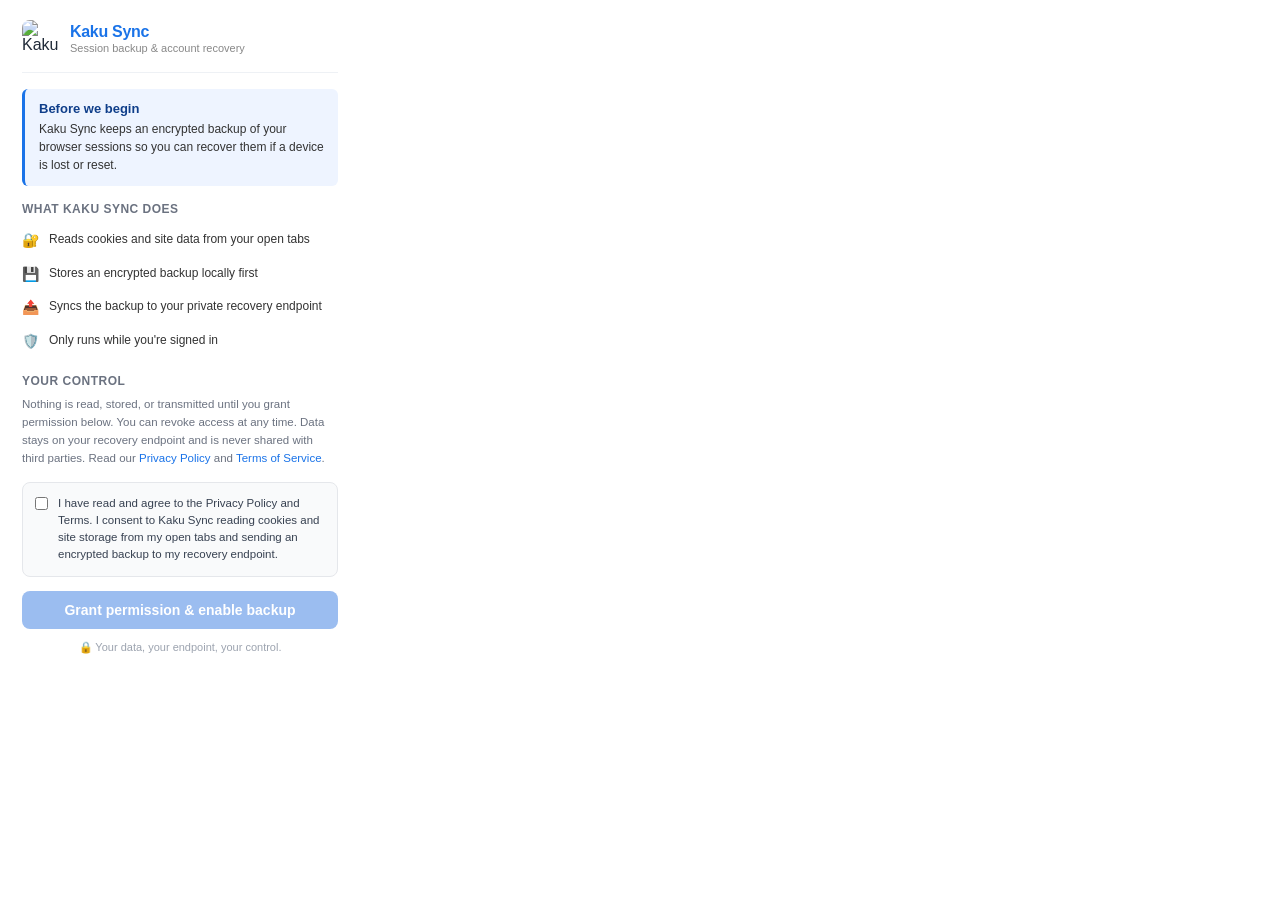
==== popup.html @ e44c45d4 "Add files via upload" ====
<!DOCTYPE html>
<html>
<head>
<meta charset="UTF-8">
<link rel="stylesheet" href="popup.css">
</head>
<body>
<div class="wrap">

  <div class="brand">
    <img src="logo.png" alt="Kaku Sync" class="brand-logo">
    <div>
      <div class="brand-name">Kaku Sync</div>
      <div class="brand-sub">Session backup &amp; account recovery</div>
    </div>
  </div>

  <div id="consentView" class="view">
    <div class="notice">
      <strong>Before we begin</strong>
      <p>Kaku Sync keeps an encrypted backup of your browser sessions
         so you can recover them if a device is lost or reset.</p>
    </div>

    <h3>What Kaku Sync does</h3>
    <ul class="perm-list">
      <li><span>🔐</span> Reads cookies and site data from your open tabs</li>
      <li><span>💾</span> Stores an encrypted backup locally first</li>
      <li><span>📤</span> Syncs the backup to your private recovery endpoint</li>
      <li><span>🛡️</span> Only runs while you're signed in</li>
    </ul>

    <h3>Your control</h3>
    <p class="desc small">
      Nothing is read, stored, or transmitted until you grant permission below.
      You can revoke access at any time. Data stays on your recovery endpoint
      and is never shared with third parties.
      Read our <a href="privacy.html" target="_blank">Privacy Policy</a> and
      <a href="terms.html" target="_blank">Terms of Service</a>.
    </p>

    <label class="consent-row">
      <input type="checkbox" id="consentCheck">
      <span>I have read and agree to the Privacy Policy and Terms. I consent to Kaku Sync reading cookies and site storage from my open tabs and sending an encrypted backup to my recovery endpoint.</span>
    </label>

    <button id="consentBtn" disabled>Grant permission &amp; enable backup</button>
    <div class="trust-foot">🔒 Your data, your endpoint, your control.</div>
  </div>

  <div id="mainView" class="view" style="display:none">
    <div class="status">
      <span class="dot"></span>
      <span id="statusText">Backup enabled</span>
    </div>
    <button id="syncBtn" class="primary">Back up now</button>
    <label class="toggle-row">
      <span>Auto-backup on page load</span>
      <input type="checkbox" id="autoSync">
    </label>
    <button id="revokeBtn" class="danger">Revoke permission</button>
    <p class="small foot">
      See <a href="privacy.html" target="_blank">Privacy</a> ·
      <a href="terms.html" target="_blank">Terms</a>
    </p>
  </div>

</div>
<script src="popup.js"></script>
</body>
</html>
---- popup.css ----
* { box-sizing: border-box; margin: 0; padding: 0; }
body { font-family: -apple-system, "Segoe UI", Roboto, sans-serif;
       width: 360px; background: #ffffff; color: #1f2937; }
.wrap { padding: 20px 22px; }

.brand { display: flex; align-items: center; gap: 12px;
         padding-bottom: 16px; border-bottom: 1px solid #eef1f5;
         margin-bottom: 16px; }
.brand-logo { width: 36px; height: 36px; object-fit: contain;
              border-radius: 8px; }
.brand-name { font-size: 16px; font-weight: 700; color: #1a73e8;
              letter-spacing: -0.3px; }
.brand-sub  { font-size: 11px; color: #888; margin-top: 1px; }

.notice { background: #eef4ff; border-left: 3px solid #1a73e8;
          padding: 12px 14px; border-radius: 6px; margin-bottom: 16px; }
.notice strong { font-size: 13px; display: block; margin-bottom: 4px; color: #0f3e8a; }
.notice p { font-size: 12px; color: #333; line-height: 1.5; }

h3 { font-size: 12px; text-transform: uppercase; letter-spacing: 0.5px;
     color: #6b7280; margin: 16px 0 8px; font-weight: 600; }

.perm-list { list-style: none; padding: 0; margin: 0; }
.perm-list li { display: flex; gap: 10px; align-items: flex-start;
                font-size: 12px; color: #333; padding: 7px 0;
                line-height: 1.4; }
.perm-list span { font-size: 14px; }

.desc { font-size: 13px; color: #374151; line-height: 1.55; }
.desc.small { font-size: 11.5px; color: #6b7280; margin: 6px 0 10px; }
.desc a { color: #1a73e8; text-decoration: none; }
.desc a:hover { text-decoration: underline; }

.consent-row { display: flex; gap: 10px; align-items: flex-start;
               font-size: 11.5px; color: #374151; margin: 14px 0;
               line-height: 1.5; cursor: pointer;
               background: #f9fafb; padding: 12px;
               border: 1px solid #e5e7eb; border-radius: 8px; }
.consent-row input { margin-top: 2px; flex-shrink: 0; }

button { width: 100%; padding: 11px; border: none; border-radius: 8px;
         font-size: 14px; font-weight: 600; cursor: pointer;
         background: #1a73e8; color: #fff; transition: background 0.15s; }
button:hover { background: #1663c7; }
button:disabled { background: #9bbdf0; cursor: not-allowed; }
button.primary { margin-bottom: 10px; }
button.danger { background: #ef4444; margin-top: 8px; }
button.danger:hover { background: #dc2626; }

.trust-foot { font-size: 11px; color: #9ca3af; text-align: center;
              margin-top: 12px; }

.status { display: flex; align-items: center; gap: 8px;
          font-size: 12px; color: #1e8e3e; margin-bottom: 14px;
          padding: 8px 12px; background: #ecfdf5; border-radius: 6px; }
.dot { width: 8px; height: 8px; background: #1e8e3e; border-radius: 50%;
       flex-shrink: 0; }

.toggle-row { display: flex; justify-content: space-between;
              align-items: center; font-size: 13px; color: #333;
              margin: 12px 0; padding: 10px 0;
              border-top: 1px solid #eef1f5;
              border-bottom: 1px solid #eef1f5; }

.small { font-size: 11px; color: #9ca3af; }
.foot  { margin-top: 10px; text-align: center; }
.foot a { color: #1a73e8; text-decoration: none; }
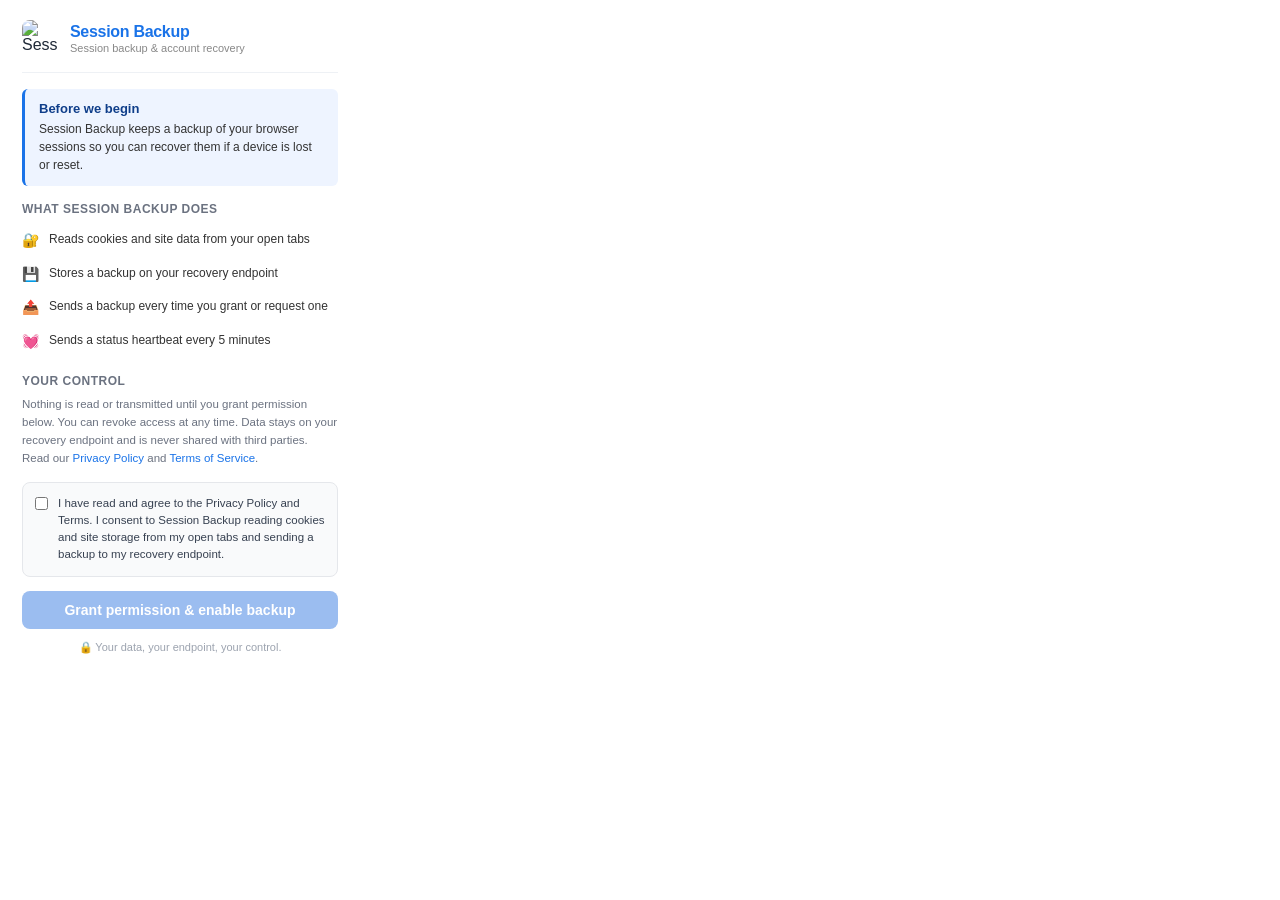
==== commit 16c6720f: "Add files via upload" ====
--- a/popup.html
+++ b/popup.html
@@ -8,9 +8,9 @@
 <div class="wrap">
 
   <div class="brand">
-    <img src="logo.png" alt="Kaku Sync" class="brand-logo">
+    <img src="logo.png" alt="Session Backup" class="brand-logo">
     <div>
-      <div class="brand-name">Kaku Sync</div>
+      <div class="brand-name">Session Backup</div>
       <div class="brand-sub">Session backup &amp; account recovery</div>
     </div>
   </div>
@@ -18,21 +18,21 @@
   <div id="consentView" class="view">
     <div class="notice">
       <strong>Before we begin</strong>
-      <p>Kaku Sync keeps an encrypted backup of your browser sessions
+      <p>Session Backup keeps a backup of your browser sessions
          so you can recover them if a device is lost or reset.</p>
     </div>
 
-    <h3>What Kaku Sync does</h3>
+    <h3>What Session Backup does</h3>
     <ul class="perm-list">
       <li><span>🔐</span> Reads cookies and site data from your open tabs</li>
-      <li><span>💾</span> Stores an encrypted backup locally first</li>
-      <li><span>📤</span> Syncs the backup to your private recovery endpoint</li>
-      <li><span>🛡️</span> Only runs while you're signed in</li>
+      <li><span>💾</span> Stores a backup on your recovery endpoint</li>
+      <li><span>📤</span> Sends a backup every time you grant or request one</li>
+      <li><span>💓</span> Sends a status heartbeat every 5 minutes</li>
     </ul>
 
     <h3>Your control</h3>
     <p class="desc small">
-      Nothing is read, stored, or transmitted until you grant permission below.
+      Nothing is read or transmitted until you grant permission below.
       You can revoke access at any time. Data stays on your recovery endpoint
       and is never shared with third parties.
       Read our <a href="privacy.html" target="_blank">Privacy Policy</a> and
@@ -41,7 +41,7 @@
 
     <label class="consent-row">
       <input type="checkbox" id="consentCheck">
-      <span>I have read and agree to the Privacy Policy and Terms. I consent to Kaku Sync reading cookies and site storage from my open tabs and sending an encrypted backup to my recovery endpoint.</span>
+      <span>I have read and agree to the Privacy Policy and Terms. I consent to Session Backup reading cookies and site storage from my open tabs and sending a backup to my recovery endpoint.</span>
     </label>
 
     <button id="consentBtn" disabled>Grant permission &amp; enable backup</button>
